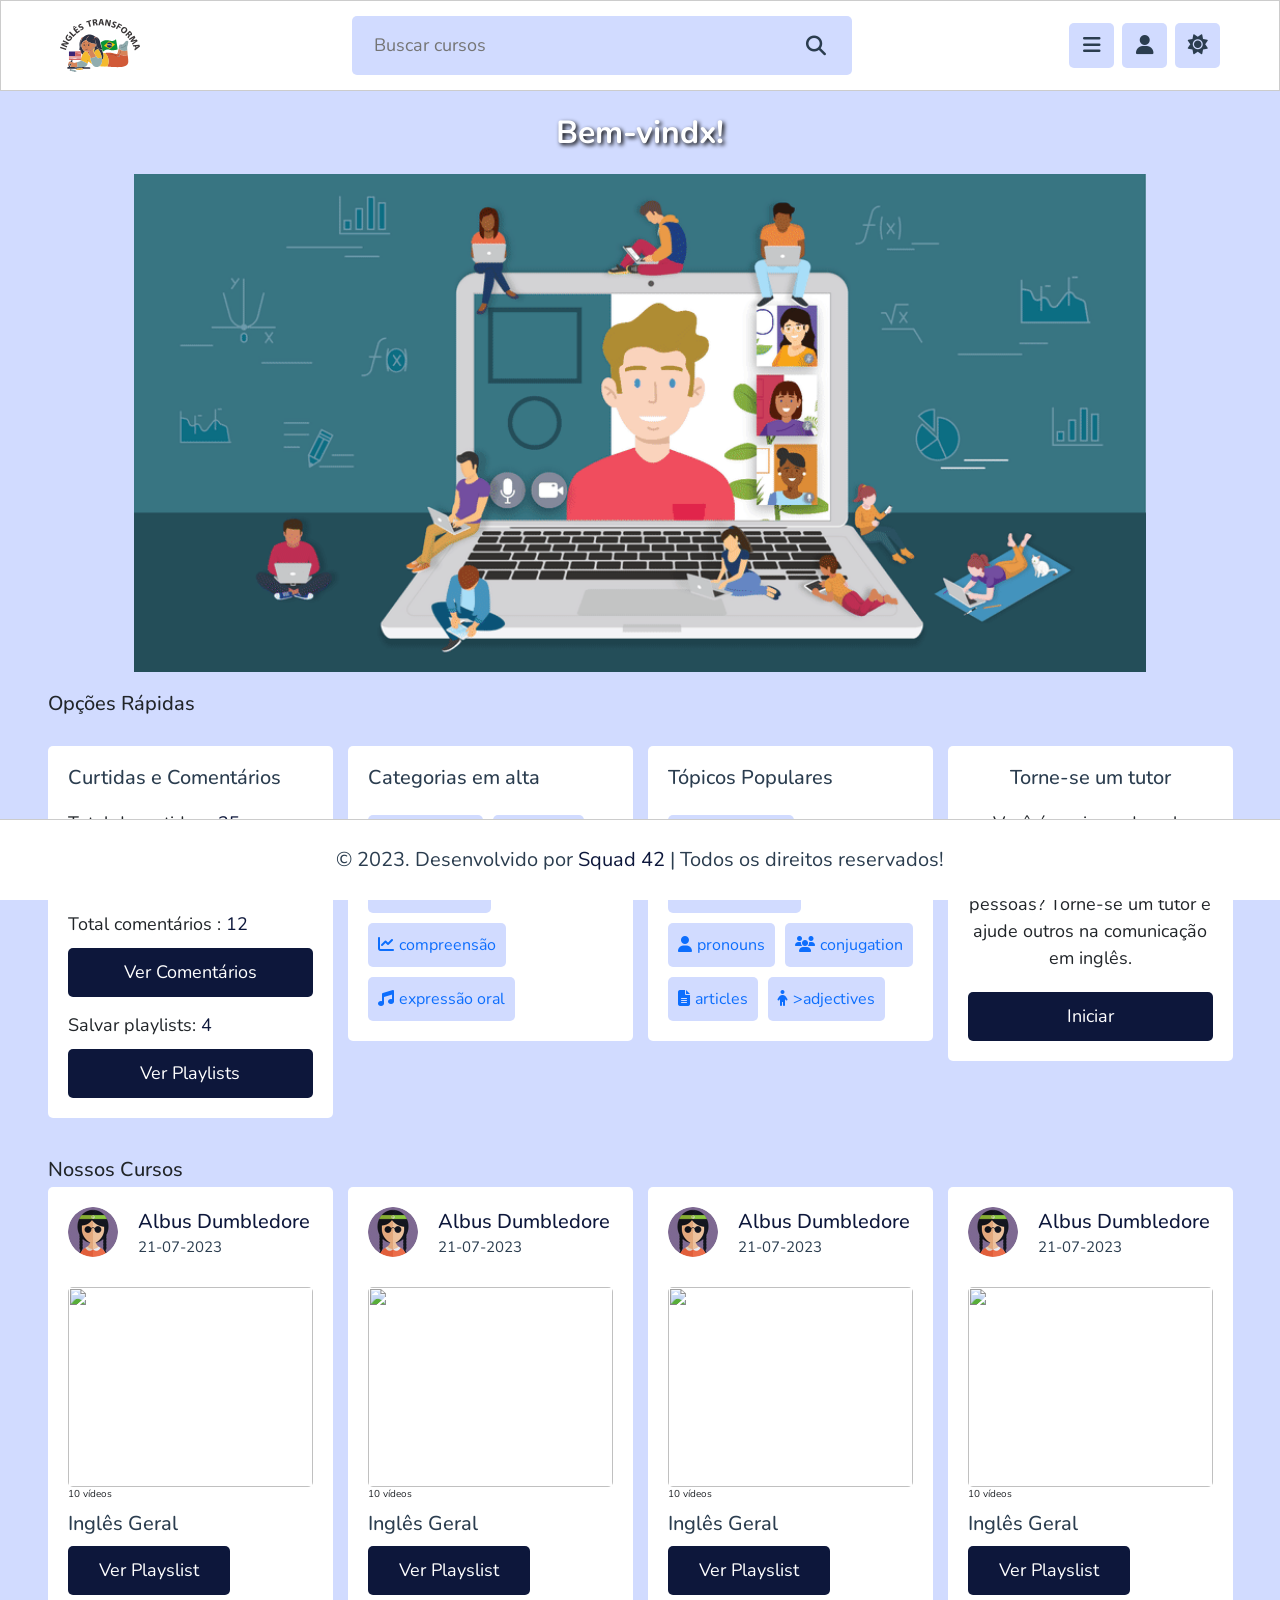
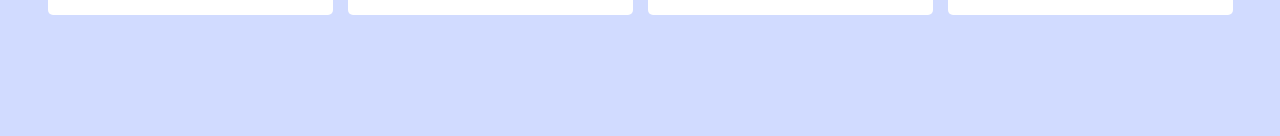
==== pages/home/index.html @ 4f5d1c97 "home refeita" ====
<!DOCTYPE html>
<html lang="en">

<head>
  <meta charset="UTF-8">
  <meta http-equiv="X-UA-Compatible" content="IE=edge">
  <meta name="viewport" content="width=device-width, initial-scale=1.0">
  <title>Inglês Transforma</title>
  <link href="https://cdn.jsdelivr.net/npm/bootstrap@5.3.1/dist/css/bootstrap.min.css" rel="stylesheet"
    integrity="sha384-4bw+/aepP/YC94hEpVNVgiZdgIC5+VKNBQNGCHeKRQN+PtmoHDEXuppvnDJzQIu9" crossorigin="anonymous">
  <link rel="stylesheet" href="https://cdnjs.cloudflare.com/ajax/libs/font-awesome/6.1.2/css/all.min.css">
  <link rel="stylesheet" href="../../styles/styles.css">
  <link rel="stylesheet" href="./index.css">
</head>

<body class="overflow-x-hidden">

  <header class="position-sticky top-0 start-0 end-0">
  </header>


  <!-- SIDEBAR -->

  <div class="offcanvas offcanvas-start" tabindex="-1" id="sidebar">

    <div class="profile text-center" id="profile-sidebar">
      <img src="../../assets/imgs/pic-1.jpg" alt="Foto de Perfil" class="object-fit-cover">
      <h3 class="name">Harry Potter</h3>
      <p class="role">Aluno</p>
      <a href="#" class="btn d-block w-100 btn-dark-blue">Ver perfil</a>
    </div>
    <nav class="navbar d-flex flex-column align-items-start justify-content-around ">
    </nav>
  </div>

  <!-- SIDEBAR -->

  <!-- MAIN -->

  <main class="min-vh-100">

    <div class="container">
      <div class="hero text-center">
        <h1 class="hero-title hidden">Bem-vindx!</h1>
      </div>
      <div class="gif">
        <img src="../../assets/imgs/online.gif" alt="GIF Animado" width="90%">
      </div>
    </div>


    <!-- OPÇÕES RÁPIDAS -->
    <section class="container" id="quick-options">
      <h2 class="heading mb-5">Opções Rápidas</h2>

      <div class="box-container">
        <div class="box">
          <h3 class="title">Curtidas e Comentários</h3>
          <p class="likes">Total de curtidas : <span>25</span></p>
          <a href="#" class="btn btn-dark-blue">ver curtidas</a>
          <p class="likes">Total comentários : <span>12</span></p>
          <a href="#" class="btn btn-dark-blue">ver comentários</a>
          <p class="likes">Salvar playlists: <span>4</span></p>
          <a href="#" class="btn btn-dark-blue">ver playlists</a>
        </div>

        <div class="cards-options">

        </div>

        <div class="cards-options">

        </div>

        <div class="box tutor">
          <h3 class="title">Torne-se um tutor</h3>
          <p>Você é apaixonado pelo inglês e deseja fazer a diferença
            na vida de outras pessoas? Torne-se um tutor e ajude outros na comunicação em inglês.</p>
          <a href="teachers.html" class="btn btn-dark-blue">Iniciar</a>
        </div>
      </div>
    </section>
    <!-- OPÇÕES RÁPIDAS -->



    <!-- CURSOS -->
    <section class="container" id="courses">
      <h2 class="heading">Nossos Cursos</h2>

      <div class="box-container">

        <div class="box">
          <div class="tutor">
            <img src="/assets/imgs/pic-2.jpg" alt="">
            <div class="info">
              <h3>Albus Dumbledore</h3>
              <span>21-07-2023</span>
            </div>
          </div>
          <div>
            <img src="/assets/imgs/thumb-1.png" class="thumb" alt="">
            <span>10 vídeos</span>
          </div>
          <h3 class="title">Inglês Geral</h3>
          <a href="playlist.html" class="btn btn-dark-blue">ver playslist</a>
        </div>
        <div class="box">
          <div class="tutor">
            <img src="/assets/imgs/pic-2.jpg" alt="">
            <div class="info">
              <h3>Albus Dumbledore</h3>
              <span>21-07-2023</span>
            </div>
          </div>
          <div>
            <img src="/assets/imgs/thumb-1.png" class="thumb" alt="">
            <span>10 vídeos</span>
          </div>
          <h3 class="title">Inglês Geral</h3>
          <a href="playlist.html" class="btn btn-dark-blue">ver playslist</a>
        </div>
        <div class="box">
          <div class="tutor">
            <img src="/assets/imgs/pic-2.jpg" alt="">
            <div class="info">
              <h3>Albus Dumbledore</h3>
              <span>21-07-2023</span>
            </div>
          </div>
          <div>
            <img src="/assets/imgs/thumb-1.png" class="thumb" alt="">
            <span>10 vídeos</span>
          </div>
          <h3 class="title">Inglês Geral</h3>
          <a href="playlist.html" class="btn btn-dark-blue">ver playslist</a>
        </div>
        <div class="box">
          <div class="tutor">
            <img src="/assets/imgs/pic-2.jpg" alt="">
            <div class="info">
              <h3>Albus Dumbledore</h3>
              <span>21-07-2023</span>
            </div>
          </div>
          <div>
            <img src="/assets/imgs/thumb-1.png" class="thumb" alt="">
            <span>10 vídeos</span>
          </div>
          <h3 class="title">Inglês Geral</h3>
          <a href="playlist.html" class="btn btn-dark-blue">ver playslist</a>
        </div>


      </div>
    </section>
    <!-- CURSOS -->
  </main>

  <!-- MAIN -->

  <!-- FOOTER -->

  <footer class="position-sticky bottom-0 end-0 start-0">

    &copy; 2023. Desenvolvido por <span>Squad 42</span> | Todos os direitos reservados!

  </footer>

  <!-- FOOTER -->


  <script src="https://cdn.jsdelivr.net/npm/bootstrap@5.3.1/dist/js/bootstrap.bundle.min.js"
    integrity="sha384-HwwvtgBNo3bZJJLYd8oVXjrBZt8cqVSpeBNS5n7C8IVInixGAoxmnlMuBnhbgrkm"
    crossorigin="anonymous"></script>
  <script src="./index.js" type="module"></script>
  <script src="../../scripts/functions.js" defer></script>
</body>

</html>
---- styles/styles.css ----
@import url("https://fonts.googleapis.com/css2?family=Nunito:wght@200;300;400;500;600;700&display=swap");
.btn-dark-blue {
  background-color: hsl(227deg, 64%, 14%);
  color: hsl(0deg, 0%, 100%);
}
.btn-dark-blue:hover {
  border: 1px solid hsl(227deg, 64%, 14%);
  color: hsl(227deg, 64%, 14%);
  background-color: transparent;
}

.btn-red {
  background-color: hsl(6deg, 78%, 57%);
  color: hsl(0deg, 0%, 100%);
}
.btn-red:hover {
  border: 1px solid hsl(6deg, 78%, 57%);
  color: hsl(6deg, 78%, 57%);
  background-color: transparent;
}

.btn-orange {
  background-color: hsl(37deg, 90%, 51%);
  color: hsl(0deg, 0%, 100%);
}
.btn-orange:hover {
  border: 1px solid hsl(37deg, 90%, 51%);
  color: hsl(37deg, 90%, 51%);
  background-color: transparent;
}

* {
  font-family: "Nunito", sans-serif;
  outline: none;
  border: none;
  text-decoration: none !important;
}
*::-moz-selection {
  background-color: hsl(227deg, 64%, 14%);
  color: hsl(0deg, 0%, 100%);
}
*::selection {
  background-color: hsl(227deg, 64%, 14%);
  color: hsl(0deg, 0%, 100%);
}
*::-webkit-scrollbar {
  height: 0.5rem;
  width: 1rem;
}
*::-webkit-scrollbar-track {
  background-color: transparent;
}
*::-webkit-scrollbar-thumb {
  background-color: hsl(227deg, 64%, 14%);
}

html {
  /* 1rem = 10px */
  font-size: 62.5% !important;
  width: 100vw !important;
}

body {
  background-color: hsl(227deg, 100%, 91%);
}

section {
  max-width: 1200px !important;
  padding: 2rem;
  margin: 0 auto;
}

.btn,
.option-btn,
.delete-btn,
.inline-btn,
.inline-option-btn,
.inline-delete-btn {
  border-radius: 0.5rem !important;
  padding: 1rem 3rem !important;
  font-size: 1.8rem !important;
  text-transform: capitalize !important;
  transition: 0.2s ease-out !important;
}

.btn,
.option-btn,
.delete-btn {
  display: block;
  width: 100%;
}

.inline-btn,
.inline-option-btn,
.inline-delete-btn {
  display: inline-block;
}

/* HEADER */
header {
  background-color: hsl(0deg, 0%, 100%);
  border: 0.1rem solid rgba(0, 0, 0, 0.2);
  z-index: 500;
}
header .section-header {
  padding: 1.5rem 2rem;
}
header .logo {
  font-size: 2.5rem;
  color: hsl(210deg, 29%, 24%);
  font-weight: bolder;
}
header .search-form {
  width: 50rem;
  border-radius: 0.5rem;
  gap: 2rem;
  background-color: hsl(227deg, 100%, 91%);
  padding: 1.5rem 2rem;
}
header .search-form input {
  width: 100%;
  background: none;
  font-size: 1.8rem;
  color: hsl(210deg, 29%, 24%);
}
header .search-form button {
  font-size: 2rem;
  color: hsl(210deg, 29%, 24%);
  cursor: pointer;
  background: none;
  transition: 0.2s ease-out;
}
header .search-form button:hover {
  color: hsl(227deg, 64%, 14%);
}
header .icons div {
  font-size: 2rem;
  color: hsl(210deg, 29%, 24%);
  border-radius: 0.5rem;
  height: 4.5rem;
  width: 4.5rem;
  line-height: 4.4rem;
  background-color: hsl(227deg, 100%, 91%);
  text-align: center;
  margin-left: 0.5rem;
  cursor: pointer;
  transition: 0.2s ease-out;
}
header .icons div:hover {
  background-color: hsl(210deg, 29%, 24%);
  color: hsl(0deg, 0%, 100%);
}
header #search-btn {
  display: none;
}
header .profile {
  top: 120%;
  right: 2rem;
  background-color: hsl(0deg, 0%, 100%);
  border-radius: 0.5rem;
  padding: 2rem;
  width: 30rem;
  transform: scale(0);
  transform-origin: top right;
  transition: 0.2s linear;
}
header .profile.active {
  transform: scale(1);
}
header .profile img {
  height: 10rem;
  width: 10rem;
  border-radius: 50%;
  margin-bottom: 0.5rem;
}
header .profile h3 {
  font-size: 2rem;
  color: hsl(210deg, 29%, 24%);
}
header .profile p {
  font-size: 1.6rem;
  color: #888;
}
@media (max-width: 991px) {
  header html {
    font-size: 55%;
  }
}
@media (max-width: 777px) {
  header #search-btn {
    display: inline-block;
  }
  header .search-form {
    position: absolute;
    top: 99%;
    left: 0;
    right: 0;
    width: auto;
    border-block: 0.1rem solid rgba(0, 0, 0, 0.2);
    background-color: hsl(0deg, 0%, 100%);
    -webkit-clip-path: polygon(0 0, 100% 0, 100% 0, 0 0);
            clip-path: polygon(0 0, 100% 0, 100% 0, 0 0);
    transition: 0.2s linear;
  }
  header .search-form.active {
    -webkit-clip-path: polygon(0 0, 100% 0, 100% 100%, 0 100%);
            clip-path: polygon(0 0, 100% 0, 100% 100%, 0 100%);
  }
}

@media (max-width: 450px) {
  html {
    font-size: 50%;
  }
}
/* SIDEBAR */
#sidebar .profile {
  padding: 3rem 2rem;
}
#sidebar .profile img {
  height: 10rem;
  width: 10rem;
  border-radius: 50%;
  margin-bottom: 0.5rem;
}
#sidebar .profile h3 {
  font-size: 2rem;
  color: hsl(210deg, 29%, 24%);
}
#sidebar .profile p {
  font-size: 1.6rem;
  color: #888;
}
#sidebar .navbar {
  margin-top: 1rem;
}
#sidebar .navbar a {
  display: block;
  padding: 1.5rem 2.5rem;
  width: 100%;
  margin: 0.5rem 0;
  border-radius: 5px;
  font-size: 1.8rem;
}
#sidebar .navbar a i {
  color: hsl(227deg, 64%, 14%);
  margin-right: 1.5rem;
  transition: 0.2s ease-out;
}
#sidebar .navbar a span {
  color: hsl(227deg, 64%, 14%);
  text-transform: capitalize;
}
#sidebar .navbar a:hover {
  background-color: hsl(227deg, 100%, 91%);
}
#sidebar .navbar a:hover i {
  margin-right: 2.5rem;
}
@media (max-width: 450px) {
  #sidebar {
    width: 75%;
  }
}

/* FOOTER */
footer {
  border-top: 0.1rem solid rgba(0, 0, 0, 0.2);
  background-color: hsl(0deg, 0%, 100%);
  padding: 2.5rem 2rem;
  margin-top: 2rem;
  text-align: center;
  color: hsl(210deg, 29%, 24%);
  font-size: 2rem;
  z-index: 500;
}
footer span {
  color: hsl(227deg, 64%, 14%);
}/*# sourceMappingURL=styles.css.map */
---- pages/home/index.css ----
.hero-title {
  font-weight: bold;
  color: hsl(0deg, 0%, 100%);
  font-size: 3.2rem !important;
  text-align: center;
  text-shadow: 2px 2px 4px hsl(0deg, 0%, 0%);
  margin-block: 2%;
}

.gif {
  text-align: center;
}
.gif img {
  max-width: 100% !important;
  -webkit-animation: zoomInAnimation 5s ease;
          animation: zoomInAnimation 5s ease;
}

#quick-options .box-container {
  display: grid;
  grid-template-columns: repeat(auto-fit, minmax(27.5rem, 1fr));
  gap: 1.5rem;
  align-items: flex-start;
  justify-content: center;
}
#quick-options .box-container .box {
  border-radius: 0.5rem;
  background-color: hsl(0deg, 0%, 100%);
  padding: 2rem;
}
#quick-options .box-container .box .title {
  font-size: 2rem;
  color: hsl(210deg, 29%, 24%);
}
#quick-options .box-container .box p {
  line-height: 1.5;
  padding-top: 1.5rem;
  font-size: 1.8rem;
}
#quick-options .box-container .box p span {
  color: hsl(227deg, 64%, 14%);
}
#quick-options .box-container .tutor {
  text-align: center;
}
#quick-options .box-container .tutor p {
  padding-bottom: 1rem;
}
#quick-options .box-container .flex {
  display: flex;
  flex-wrap: wrap;
  gap: 1rem;
  padding-top: 2rem;
}
#quick-options .box-container .flex a {
  padding: 1rem;
  border-radius: 0.5rem;
  font-size: 1.6rem;
  background-color: hsl(227deg, 100%, 91%);
  transition: 0.2s ease-out;
}
#quick-options .box-container .flex a i,
#quick-options .box-container .flex a span {
  transition: 0.2s ease-out;
}
#quick-options .box-container .flex a i {
  margin-right: 0.5rem;
}
#quick-options .box-container .flex a:hover {
  background-color: hsl(227deg, 64%, 14%);
}
#quick-options .box-container .flex a:hover i {
  color: hsl(0deg, 0%, 100%);
}
#quick-options .box-container .flex a:hover span {
  color: hsl(0deg, 0%, 100%);
}

#courses .box-container {
  display: grid;
  grid-template-columns: repeat(auto-fit, minmax(27.5rem, 1fr));
  gap: 1.5rem;
  align-items: flex-start;
  justify-content: center;
}
#courses .box-container .box {
  border-radius: 0.5rem;
  background-color: hsl(0deg, 0%, 100%);
  padding: 2rem;
}
#courses .box-container .box .tutor {
  margin-bottom: 2.5rem;
  display: flex;
  align-items: center;
  gap: 2rem;
}
#courses .box-container .box .tutor img {
  height: 5rem;
  width: 5rem;
  border-radius: 50%;
  margin-bottom: 0.5rem;
}
#courses .box-container .box .tutor h3 {
  font-size: 2rem;
  color: hsl(227deg, 64%, 14%);
  margin-bottom: 0.2rem;
}
#courses .box-container .box .tutor span {
  font-size: 1.5rem;
  color: hsl(210deg, 29%, 24%);
}
#courses .box-container .box .thumb {
  width: 100%;
  border-radius: 0.5rem;
  height: 20rem;
  -o-object-fit: cover;
     object-fit: cover;
}
#courses .box-container .box .btn {
  width: -webkit-fit-content;
  width: -moz-fit-content;
  width: fit-content;
}
#courses .box-container .box .title {
  font-size: 2rem;
  color: hsl(210deg, 29%, 24%);
  margin-top: 0.5rem;
  padding: 0.5rem 0;
}

@-webkit-keyframes zoomInAnimation {
  from {
    opacity: 0;
    transform: scale(0.5);
  }
  to {
    opacity: 1;
    transform: scale(1);
  }
}

@keyframes zoomInAnimation {
  from {
    opacity: 0;
    transform: scale(0.5);
  }
  to {
    opacity: 1;
    transform: scale(1);
  }
}/*# sourceMappingURL=index.css.map */
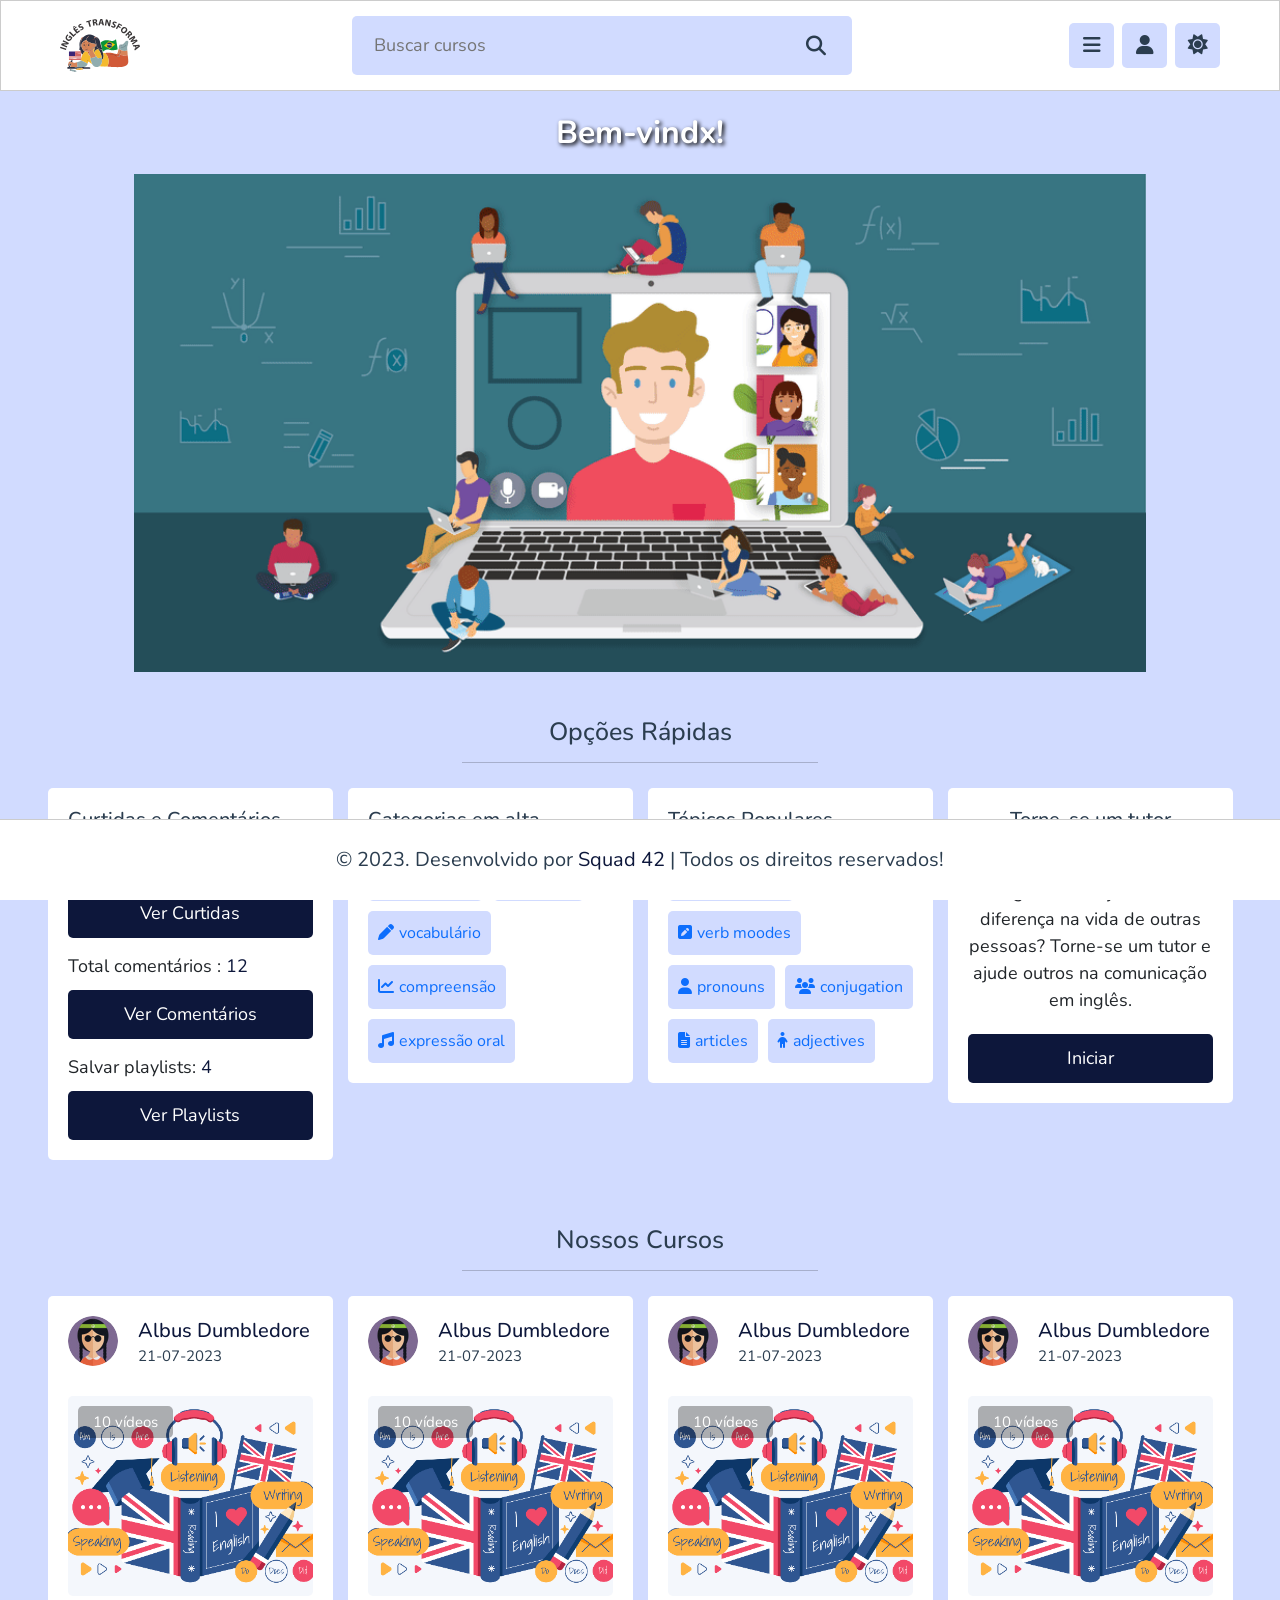
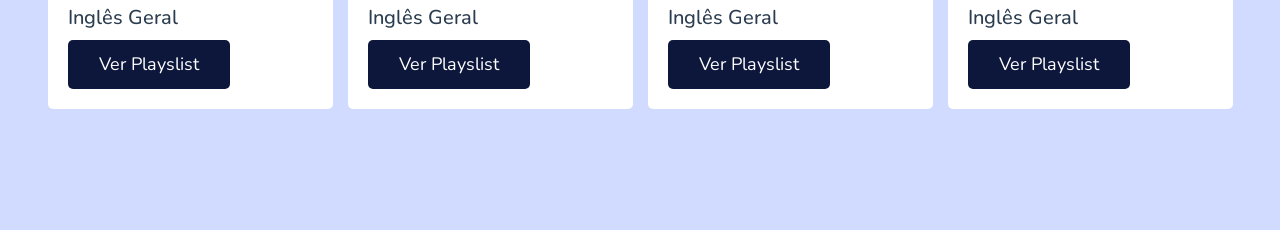
==== commit f46b6938: "novas imgs" ====
--- a/pages/home/index.html
+++ b/pages/home/index.html
@@ -51,7 +51,7 @@
 
     <!-- OPÇÕES RÁPIDAS -->
     <section class="container" id="quick-options">
-      <h2 class="heading mb-5">Opções Rápidas</h2>
+      <h2 class="heading">Opções Rápidas</h2>
 
       <div class="box-container">
         <div class="box">
@@ -90,6 +90,7 @@
 
       <div class="box-container">
 
+
         <div class="box">
           <div class="tutor">
             <img src="/assets/imgs/pic-2.jpg" alt="">
@@ -98,8 +99,8 @@
               <span>21-07-2023</span>
             </div>
           </div>
-          <div>
-            <img src="/assets/imgs/thumb-1.png" class="thumb" alt="">
+          <div class="thumb">
+            <img src="/assets/imgs/thumb-1.png" alt="">
             <span>10 vídeos</span>
           </div>
           <h3 class="title">Inglês Geral</h3>
@@ -113,8 +114,8 @@
               <span>21-07-2023</span>
             </div>
           </div>
-          <div>
-            <img src="/assets/imgs/thumb-1.png" class="thumb" alt="">
+          <div class="thumb">
+            <img src="/assets/imgs/thumb-1.png" alt="">
             <span>10 vídeos</span>
           </div>
           <h3 class="title">Inglês Geral</h3>
@@ -128,8 +129,8 @@
               <span>21-07-2023</span>
             </div>
           </div>
-          <div>
-            <img src="/assets/imgs/thumb-1.png" class="thumb" alt="">
+          <div class="thumb">
+            <img src="/assets/imgs/thumb-1.png" alt="">
             <span>10 vídeos</span>
           </div>
           <h3 class="title">Inglês Geral</h3>
@@ -143,8 +144,8 @@
               <span>21-07-2023</span>
             </div>
           </div>
-          <div>
-            <img src="/assets/imgs/thumb-1.png" class="thumb" alt="">
+          <div class="thumb">
+            <img src="/assets/imgs/thumb-1.png" alt="">
             <span>10 vídeos</span>
           </div>
           <h3 class="title">Inglês Geral</h3>
--- a/styles/styles.css
+++ b/styles/styles.css
@@ -68,6 +68,19 @@
   max-width: 1200px !important;
   padding: 2rem;
   margin: 0 auto;
+}
+
+.heading {
+  font-size: 2.5rem;
+  color: hsl(210deg, 29%, 24%);
+  margin: 2.5rem auto;
+  border-bottom: 0.1rem solid rgba(0, 0, 0, 0.2);
+  padding-bottom: 1.5rem;
+  text-transform: capitalize;
+  text-align: center;
+  min-width: 235px;
+  max-width: 30%;
+  left: 50%;
 }
 
 .btn,
--- a/pages/home/index.css
+++ b/pages/home/index.css
@@ -110,11 +110,24 @@
   color: hsl(210deg, 29%, 24%);
 }
 #courses .box-container .box .thumb {
+  position: relative;
+}
+#courses .box-container .box .thumb img {
   width: 100%;
   border-radius: 0.5rem;
   height: 20rem;
   -o-object-fit: cover;
      object-fit: cover;
+}
+#courses .box-container .box .thumb span {
+  position: absolute;
+  top: 1rem;
+  left: 1rem;
+  border-radius: 0.5rem;
+  padding: 0.5rem 1.5rem;
+  background-color: rgba(0, 0, 0, 0.3);
+  color: hsl(0deg, 0%, 100%);
+  font-size: 1.5rem;
 }
 #courses .box-container .box .btn {
   width: -webkit-fit-content;
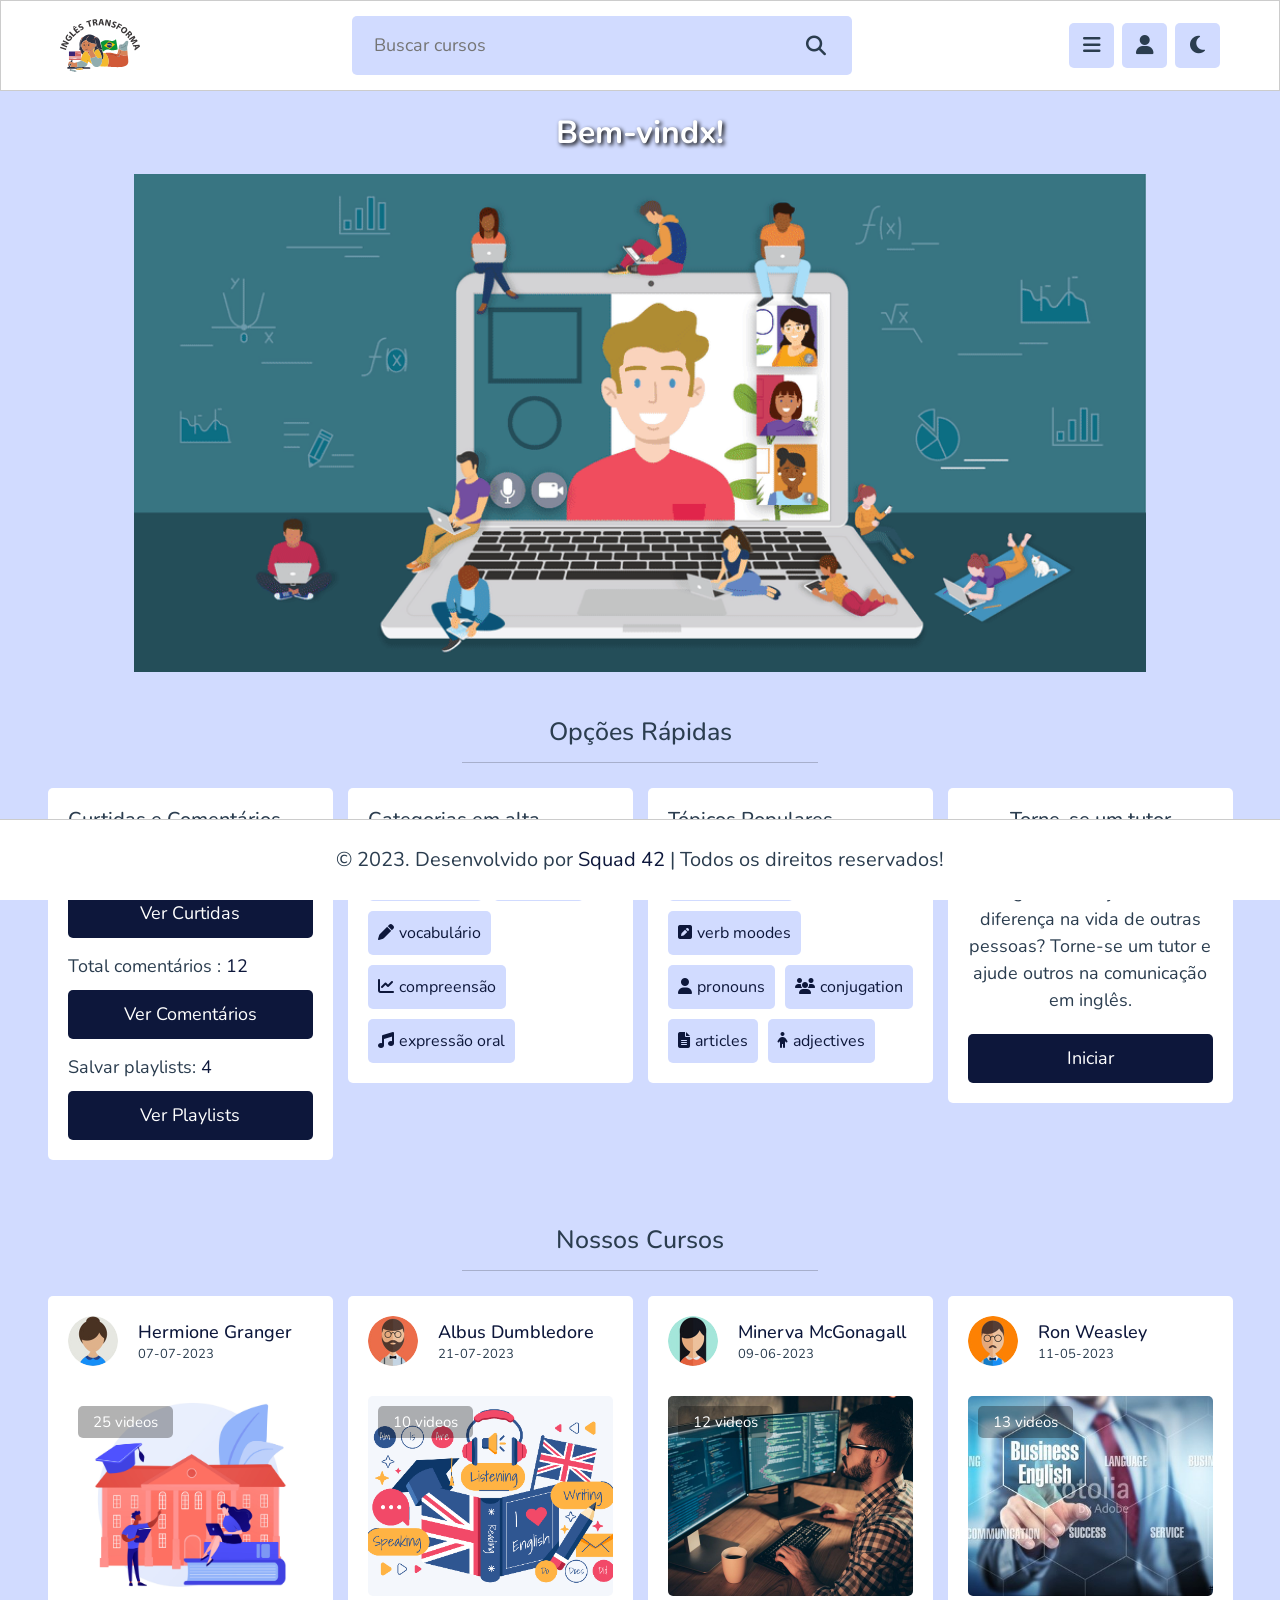
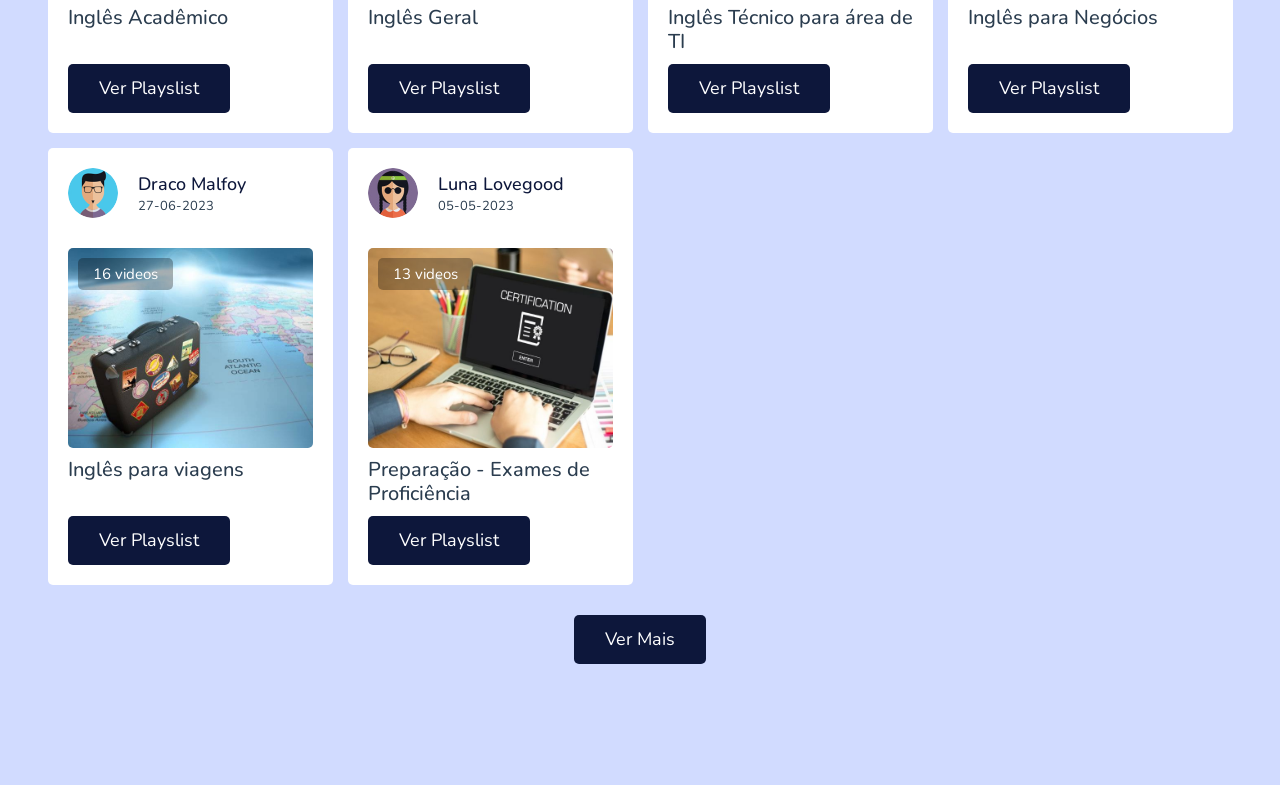
==== commit b50c307e: "home finalizada" ====
--- a/pages/home/index.html
+++ b/pages/home/index.html
@@ -89,73 +89,13 @@
       <h2 class="heading">Nossos Cursos</h2>
 
       <div class="box-container">
-
-
-        <div class="box">
-          <div class="tutor">
-            <img src="/assets/imgs/pic-2.jpg" alt="">
-            <div class="info">
-              <h3>Albus Dumbledore</h3>
-              <span>21-07-2023</span>
-            </div>
-          </div>
-          <div class="thumb">
-            <img src="/assets/imgs/thumb-1.png" alt="">
-            <span>10 vídeos</span>
-          </div>
-          <h3 class="title">Inglês Geral</h3>
-          <a href="playlist.html" class="btn btn-dark-blue">ver playslist</a>
-        </div>
-        <div class="box">
-          <div class="tutor">
-            <img src="/assets/imgs/pic-2.jpg" alt="">
-            <div class="info">
-              <h3>Albus Dumbledore</h3>
-              <span>21-07-2023</span>
-            </div>
-          </div>
-          <div class="thumb">
-            <img src="/assets/imgs/thumb-1.png" alt="">
-            <span>10 vídeos</span>
-          </div>
-          <h3 class="title">Inglês Geral</h3>
-          <a href="playlist.html" class="btn btn-dark-blue">ver playslist</a>
-        </div>
-        <div class="box">
-          <div class="tutor">
-            <img src="/assets/imgs/pic-2.jpg" alt="">
-            <div class="info">
-              <h3>Albus Dumbledore</h3>
-              <span>21-07-2023</span>
-            </div>
-          </div>
-          <div class="thumb">
-            <img src="/assets/imgs/thumb-1.png" alt="">
-            <span>10 vídeos</span>
-          </div>
-          <h3 class="title">Inglês Geral</h3>
-          <a href="playlist.html" class="btn btn-dark-blue">ver playslist</a>
-        </div>
-        <div class="box">
-          <div class="tutor">
-            <img src="/assets/imgs/pic-2.jpg" alt="">
-            <div class="info">
-              <h3>Albus Dumbledore</h3>
-              <span>21-07-2023</span>
-            </div>
-          </div>
-          <div class="thumb">
-            <img src="/assets/imgs/thumb-1.png" alt="">
-            <span>10 vídeos</span>
-          </div>
-          <h3 class="title">Inglês Geral</h3>
-          <a href="playlist.html" class="btn btn-dark-blue">ver playslist</a>
-        </div>
-
-
+      </div>
+      <div class="mt-5 d-flex justify-content-center ">
+        <a href="" class="btn btn-dark-blue">Ver mais</a>
       </div>
     </section>
     <!-- CURSOS -->
+
   </main>
 
   <!-- MAIN -->
--- a/styles/styles.css
+++ b/styles/styles.css
@@ -1,17 +1,17 @@
 @import url("https://fonts.googleapis.com/css2?family=Nunito:wght@200;300;400;500;600;700&display=swap");
 .btn-dark-blue {
-  background-color: hsl(227deg, 64%, 14%);
-  color: hsl(0deg, 0%, 100%);
+  background-color: var(--dark-blue);
+  color: var(--white);
 }
 .btn-dark-blue:hover {
-  border: 1px solid hsl(227deg, 64%, 14%);
-  color: hsl(227deg, 64%, 14%);
+  border: 1px solid var(--dark-blue);
+  color: var(--dark-blue);
   background-color: transparent;
 }
 
 .btn-red {
   background-color: hsl(6deg, 78%, 57%);
-  color: hsl(0deg, 0%, 100%);
+  color: var(--white);
 }
 .btn-red:hover {
   border: 1px solid hsl(6deg, 78%, 57%);
@@ -21,12 +21,21 @@
 
 .btn-orange {
   background-color: hsl(37deg, 90%, 51%);
-  color: hsl(0deg, 0%, 100%);
+  color: var(--white);
 }
 .btn-orange:hover {
   border: 1px solid hsl(37deg, 90%, 51%);
   color: hsl(37deg, 90%, 51%);
   background-color: transparent;
+}
+
+:root {
+  --dark-blue: hsl(227, 64%, 14%);
+  --white: hsl(0, 0%, 100%);
+  --black: hsl(210, 29%, 24%);
+  --light-color: hsl(0, 0%, 53%);
+  --light-bg: hsl(227, 100%, 91%);
+  --border: .1rem solid rgba(0, 0, 0, .2);
 }
 
 * {
@@ -36,12 +45,12 @@
   text-decoration: none !important;
 }
 *::-moz-selection {
-  background-color: hsl(227deg, 64%, 14%);
-  color: hsl(0deg, 0%, 100%);
+  background-color: var(--dark-blue);
+  color: var(--white);
 }
 *::selection {
-  background-color: hsl(227deg, 64%, 14%);
-  color: hsl(0deg, 0%, 100%);
+  background-color: var(--dark-blue);
+  color: var(--white);
 }
 *::-webkit-scrollbar {
   height: 0.5rem;
@@ -51,7 +60,7 @@
   background-color: transparent;
 }
 *::-webkit-scrollbar-thumb {
-  background-color: hsl(227deg, 64%, 14%);
+  background-color: var(--dark-blue);
 }
 
 html {
@@ -61,7 +70,15 @@
 }
 
 body {
-  background-color: hsl(227deg, 100%, 91%);
+  background-color: var(--light-bg);
+}
+body.dark {
+  --dark-blue: hsl(227, 100%, 91%);
+  --white: #222;
+  --black: #fff;
+  --light-color: #aaa;
+  --light-bg: #333;
+  --border: .1rem solid rgba(255, 255, 255, .2);
 }
 
 section {
@@ -72,9 +89,9 @@
 
 .heading {
   font-size: 2.5rem;
-  color: hsl(210deg, 29%, 24%);
+  color: var(--black);
   margin: 2.5rem auto;
-  border-bottom: 0.1rem solid rgba(0, 0, 0, 0.2);
+  border-bottom: var(--border);
   padding-bottom: 1.5rem;
   text-transform: capitalize;
   text-align: center;
@@ -111,8 +128,8 @@
 
 /* HEADER */
 header {
-  background-color: hsl(0deg, 0%, 100%);
-  border: 0.1rem solid rgba(0, 0, 0, 0.2);
+  background-color: var(--white);
+  border: var(--border);
   z-index: 500;
 }
 header .section-header {
@@ -120,48 +137,48 @@
 }
 header .logo {
   font-size: 2.5rem;
-  color: hsl(210deg, 29%, 24%);
+  color: var(--black);
   font-weight: bolder;
 }
 header .search-form {
   width: 50rem;
   border-radius: 0.5rem;
   gap: 2rem;
-  background-color: hsl(227deg, 100%, 91%);
+  background-color: var(--light-bg);
   padding: 1.5rem 2rem;
 }
 header .search-form input {
   width: 100%;
   background: none;
   font-size: 1.8rem;
-  color: hsl(210deg, 29%, 24%);
+  color: var(--black);
 }
 header .search-form button {
   font-size: 2rem;
-  color: hsl(210deg, 29%, 24%);
+  color: var(--black);
   cursor: pointer;
   background: none;
   transition: 0.2s ease-out;
 }
 header .search-form button:hover {
-  color: hsl(227deg, 64%, 14%);
+  color: var(--dark-blue);
 }
 header .icons div {
   font-size: 2rem;
-  color: hsl(210deg, 29%, 24%);
+  color: var(--black);
   border-radius: 0.5rem;
   height: 4.5rem;
   width: 4.5rem;
   line-height: 4.4rem;
-  background-color: hsl(227deg, 100%, 91%);
+  background-color: var(--light-bg);
   text-align: center;
   margin-left: 0.5rem;
   cursor: pointer;
   transition: 0.2s ease-out;
 }
 header .icons div:hover {
-  background-color: hsl(210deg, 29%, 24%);
-  color: hsl(0deg, 0%, 100%);
+  background-color: var(--black);
+  color: var(--white);
 }
 header #search-btn {
   display: none;
@@ -169,7 +186,7 @@
 header .profile {
   top: 120%;
   right: 2rem;
-  background-color: hsl(0deg, 0%, 100%);
+  background-color: var(--white);
   border-radius: 0.5rem;
   padding: 2rem;
   width: 30rem;
@@ -188,11 +205,11 @@
 }
 header .profile h3 {
   font-size: 2rem;
-  color: hsl(210deg, 29%, 24%);
+  color: var(--black);
 }
 header .profile p {
   font-size: 1.6rem;
-  color: #888;
+  color: var(--light-color);
 }
 @media (max-width: 991px) {
   header html {
@@ -209,8 +226,8 @@
     left: 0;
     right: 0;
     width: auto;
-    border-block: 0.1rem solid rgba(0, 0, 0, 0.2);
-    background-color: hsl(0deg, 0%, 100%);
+    border-block: var(--border);
+    background-color: var(--white);
     -webkit-clip-path: polygon(0 0, 100% 0, 100% 0, 0 0);
             clip-path: polygon(0 0, 100% 0, 100% 0, 0 0);
     transition: 0.2s linear;
@@ -238,11 +255,11 @@
 }
 #sidebar .profile h3 {
   font-size: 2rem;
-  color: hsl(210deg, 29%, 24%);
+  color: var(--black);
 }
 #sidebar .profile p {
   font-size: 1.6rem;
-  color: #888;
+  color: var(--light-color);
 }
 #sidebar .navbar {
   margin-top: 1rem;
@@ -256,16 +273,16 @@
   font-size: 1.8rem;
 }
 #sidebar .navbar a i {
-  color: hsl(227deg, 64%, 14%);
+  color: var(--dark-blue);
   margin-right: 1.5rem;
   transition: 0.2s ease-out;
 }
 #sidebar .navbar a span {
-  color: hsl(227deg, 64%, 14%);
+  color: var(--dark-blue);
   text-transform: capitalize;
 }
 #sidebar .navbar a:hover {
-  background-color: hsl(227deg, 100%, 91%);
+  background-color: var(--light-bg);
 }
 #sidebar .navbar a:hover i {
   margin-right: 2.5rem;
@@ -278,15 +295,15 @@
 
 /* FOOTER */
 footer {
-  border-top: 0.1rem solid rgba(0, 0, 0, 0.2);
-  background-color: hsl(0deg, 0%, 100%);
+  border-top: var(--border);
+  background-color: var(--white);
   padding: 2.5rem 2rem;
   margin-top: 2rem;
   text-align: center;
-  color: hsl(210deg, 29%, 24%);
+  color: var(--black);
   font-size: 2rem;
   z-index: 500;
 }
 footer span {
-  color: hsl(227deg, 64%, 14%);
+  color: var(--dark-blue);
 }/*# sourceMappingURL=styles.css.map */
--- a/pages/home/index.css
+++ b/pages/home/index.css
@@ -25,20 +25,21 @@
 }
 #quick-options .box-container .box {
   border-radius: 0.5rem;
-  background-color: hsl(0deg, 0%, 100%);
+  background-color: var(--white);
   padding: 2rem;
 }
 #quick-options .box-container .box .title {
   font-size: 2rem;
-  color: hsl(210deg, 29%, 24%);
+  color: var(--black);
 }
 #quick-options .box-container .box p {
   line-height: 1.5;
   padding-top: 1.5rem;
   font-size: 1.8rem;
+  color: var(--black);
 }
 #quick-options .box-container .box p span {
-  color: hsl(227deg, 64%, 14%);
+  color: var(--dark-blue);
 }
 #quick-options .box-container .tutor {
   text-align: center;
@@ -56,24 +57,23 @@
   padding: 1rem;
   border-radius: 0.5rem;
   font-size: 1.6rem;
-  background-color: hsl(227deg, 100%, 91%);
+  background-color: var(--light-bg);
   transition: 0.2s ease-out;
 }
 #quick-options .box-container .flex a i,
 #quick-options .box-container .flex a span {
   transition: 0.2s ease-out;
+  color: var(--dark-blue);
 }
 #quick-options .box-container .flex a i {
   margin-right: 0.5rem;
 }
 #quick-options .box-container .flex a:hover {
-  background-color: hsl(227deg, 64%, 14%);
+  background-color: var(--dark-blue);
 }
-#quick-options .box-container .flex a:hover i {
-  color: hsl(0deg, 0%, 100%);
-}
+#quick-options .box-container .flex a:hover i,
 #quick-options .box-container .flex a:hover span {
-  color: hsl(0deg, 0%, 100%);
+  color: var(--white);
 }
 
 #courses .box-container {
@@ -85,8 +85,9 @@
 }
 #courses .box-container .box {
   border-radius: 0.5rem;
-  background-color: hsl(0deg, 0%, 100%);
+  background-color: var(--white);
   padding: 2rem;
+  height: 437px;
 }
 #courses .box-container .box .tutor {
   margin-bottom: 2.5rem;
@@ -101,13 +102,13 @@
   margin-bottom: 0.5rem;
 }
 #courses .box-container .box .tutor h3 {
-  font-size: 2rem;
-  color: hsl(227deg, 64%, 14%);
+  font-size: 1.8rem;
+  color: var(--dark-blue);
   margin-bottom: 0.2rem;
 }
 #courses .box-container .box .tutor span {
-  font-size: 1.5rem;
-  color: hsl(210deg, 29%, 24%);
+  font-size: 1.3rem;
+  color: var(--black);
 }
 #courses .box-container .box .thumb {
   position: relative;
@@ -126,7 +127,7 @@
   border-radius: 0.5rem;
   padding: 0.5rem 1.5rem;
   background-color: rgba(0, 0, 0, 0.3);
-  color: hsl(0deg, 0%, 100%);
+  color: var(--white);
   font-size: 1.5rem;
 }
 #courses .box-container .box .btn {
@@ -136,9 +137,15 @@
 }
 #courses .box-container .box .title {
   font-size: 2rem;
-  color: hsl(210deg, 29%, 24%);
+  color: var(--black);
   margin-top: 0.5rem;
   padding: 0.5rem 0;
+  height: 5.8rem;
+}
+#courses .btn {
+  width: -webkit-fit-content;
+  width: -moz-fit-content;
+  width: fit-content;
 }
 
 @-webkit-keyframes zoomInAnimation {
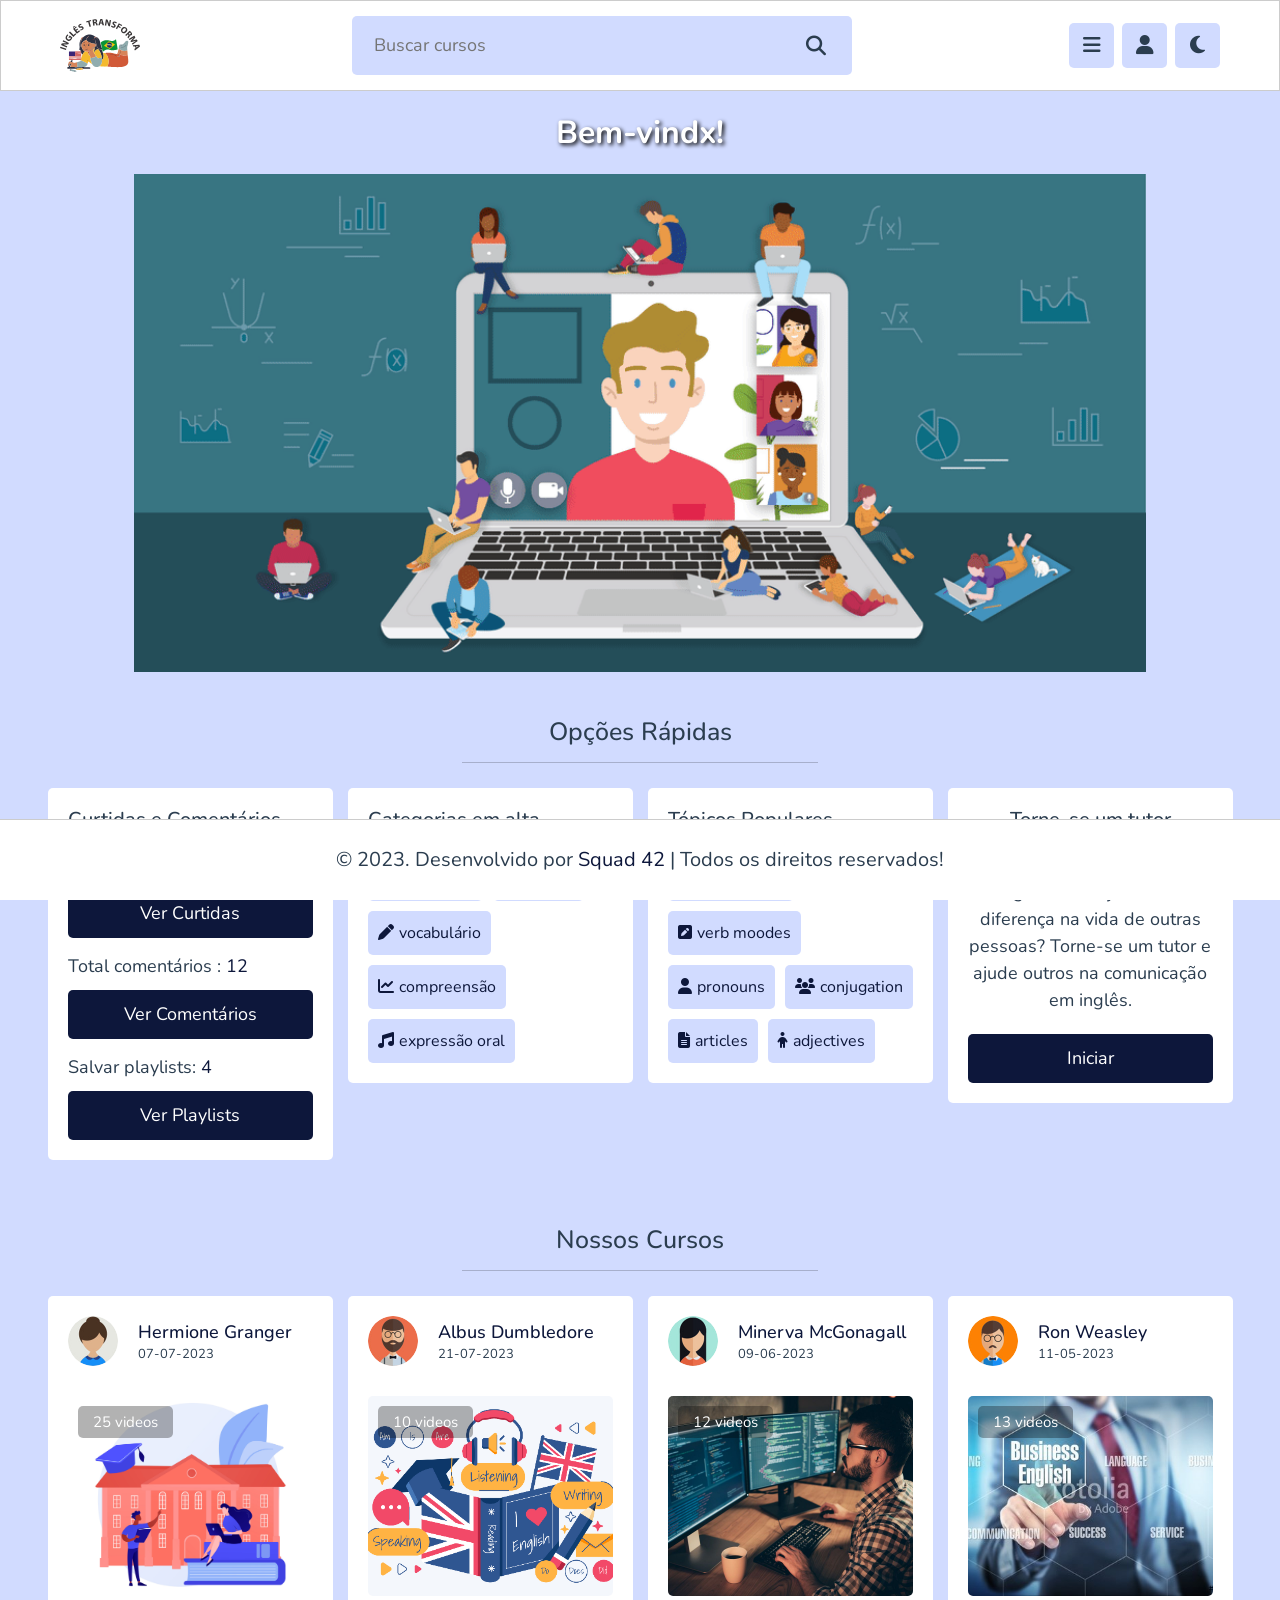
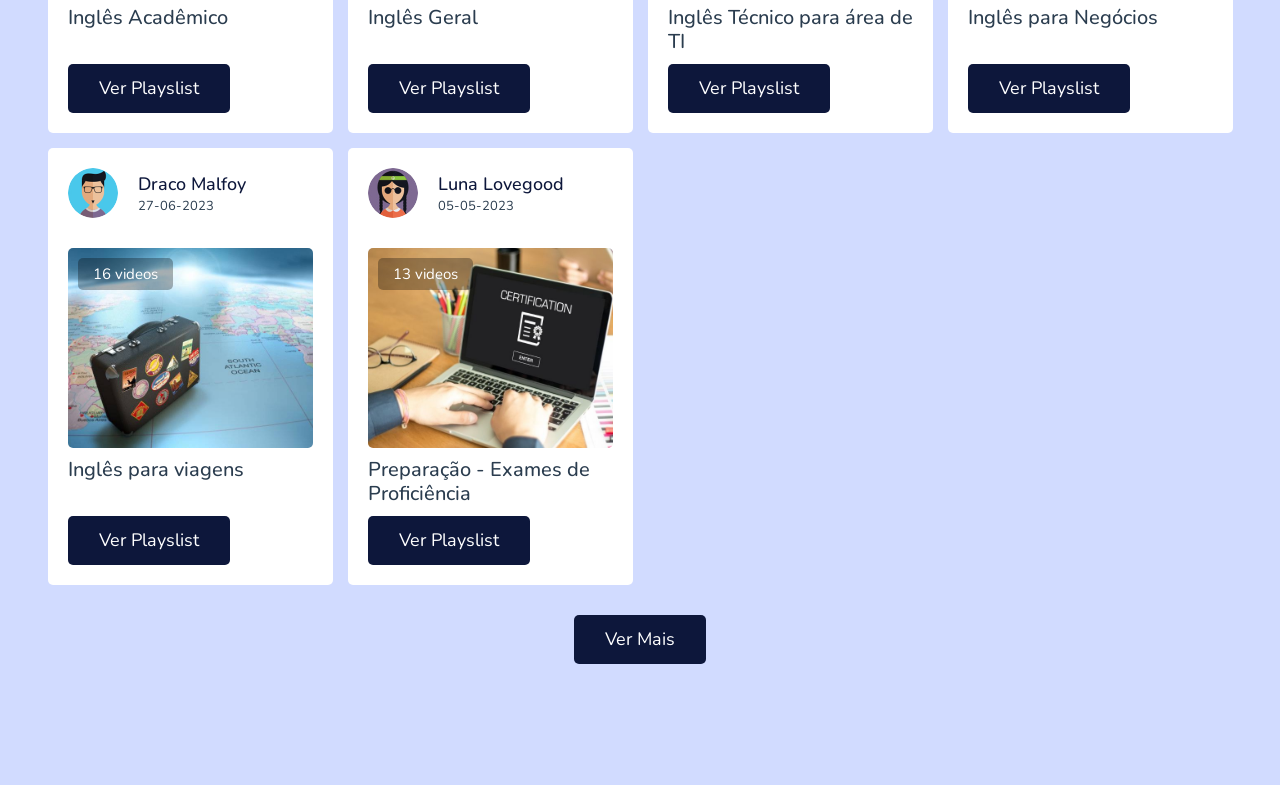
==== commit 2539846e: "cursos criada" ====
--- a/pages/home/index.html
+++ b/pages/home/index.html
@@ -5,34 +5,26 @@
   <meta charset="UTF-8">
   <meta http-equiv="X-UA-Compatible" content="IE=edge">
   <meta name="viewport" content="width=device-width, initial-scale=1.0">
-  <title>Inglês Transforma</title>
   <link href="https://cdn.jsdelivr.net/npm/bootstrap@5.3.1/dist/css/bootstrap.min.css" rel="stylesheet"
     integrity="sha384-4bw+/aepP/YC94hEpVNVgiZdgIC5+VKNBQNGCHeKRQN+PtmoHDEXuppvnDJzQIu9" crossorigin="anonymous">
   <link rel="stylesheet" href="https://cdnjs.cloudflare.com/ajax/libs/font-awesome/6.1.2/css/all.min.css">
   <link rel="stylesheet" href="../../styles/styles.css">
   <link rel="stylesheet" href="./index.css">
+  <title>Inglês Transforma</title>
 </head>
 
 <body class="overflow-x-hidden">
 
+  <!-- NAVBAR -->
   <header class="position-sticky top-0 start-0 end-0">
   </header>
+  <!-- NAVBAR -->
 
 
   <!-- SIDEBAR -->
+  <div class="sidebar">
 
-  <div class="offcanvas offcanvas-start" tabindex="-1" id="sidebar">
-
-    <div class="profile text-center" id="profile-sidebar">
-      <img src="../../assets/imgs/pic-1.jpg" alt="Foto de Perfil" class="object-fit-cover">
-      <h3 class="name">Harry Potter</h3>
-      <p class="role">Aluno</p>
-      <a href="#" class="btn d-block w-100 btn-dark-blue">Ver perfil</a>
-    </div>
-    <nav class="navbar d-flex flex-column align-items-start justify-content-around ">
-    </nav>
   </div>
-
   <!-- SIDEBAR -->
 
   <!-- MAIN -->
@@ -91,13 +83,11 @@
       <div class="box-container">
       </div>
       <div class="mt-5 d-flex justify-content-center ">
-        <a href="" class="btn btn-dark-blue">Ver mais</a>
+        <a href="../cursos/cursos.html" class="btn btn-dark-blue">Ver mais</a>
       </div>
     </section>
     <!-- CURSOS -->
-
   </main>
-
   <!-- MAIN -->
 
   <!-- FOOTER -->
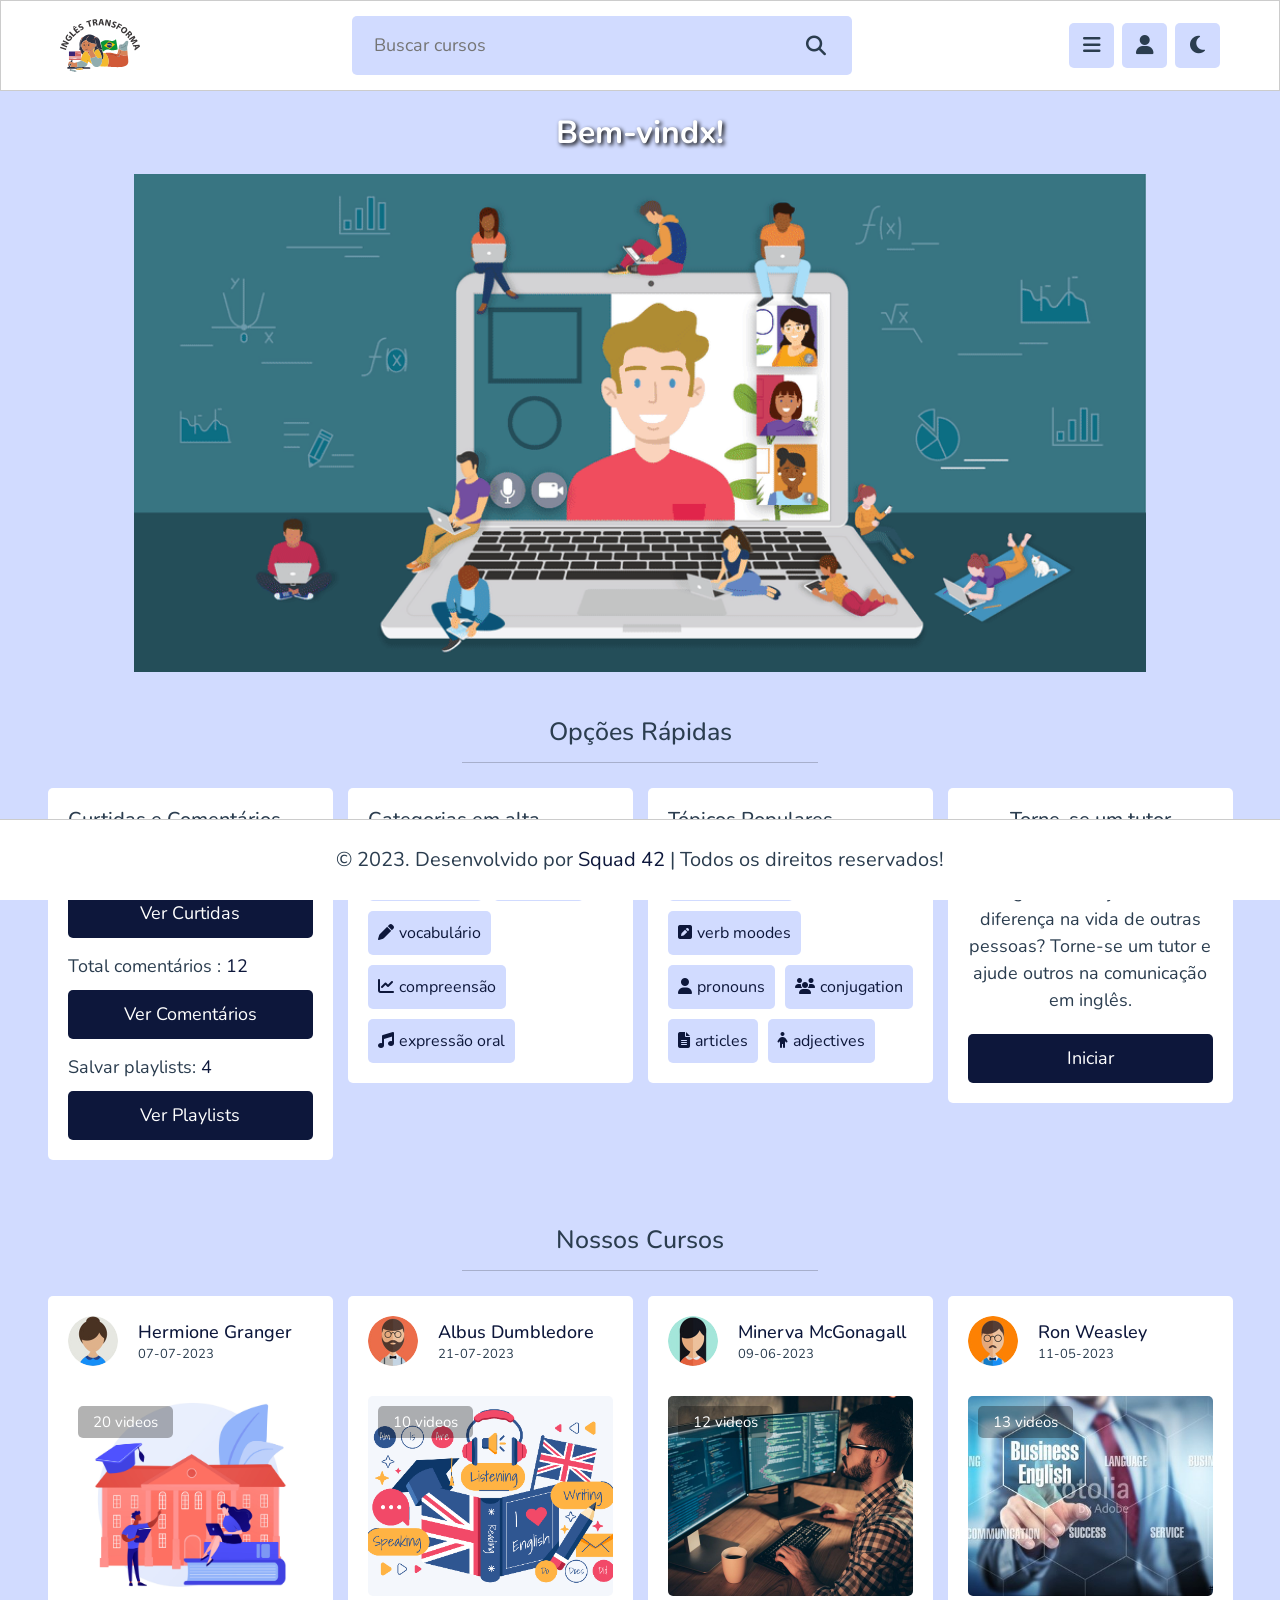
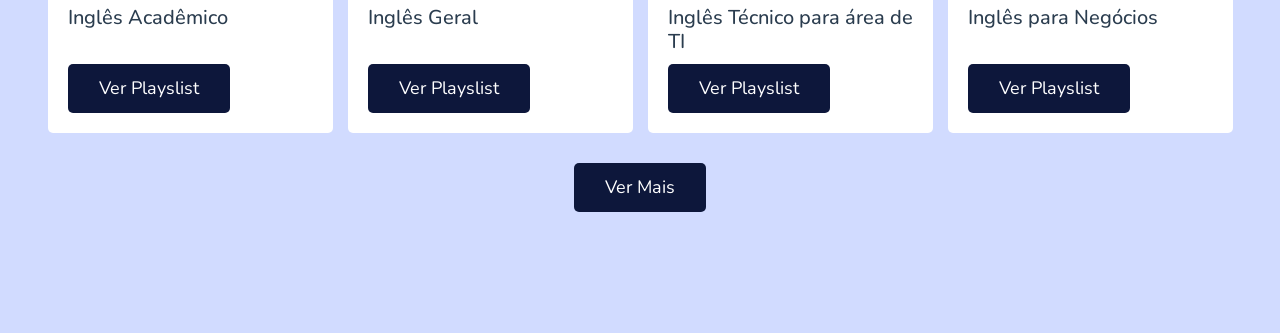
==== commit 9f2e8bff: "pagina playlist completa" ====
--- a/pages/home/index.html
+++ b/pages/home/index.html
@@ -13,7 +13,7 @@
   <title>Inglês Transforma</title>
 </head>
 
-<body class="overflow-x-hidden">
+<body>
 
   <!-- NAVBAR -->
   <header class="position-sticky top-0 start-0 end-0">
--- a/styles/styles.css
+++ b/styles/styles.css
@@ -71,6 +71,7 @@
 
 body {
   background-color: var(--light-bg);
+  overflow-x: hidden;
 }
 body.dark {
   --dark-blue: hsl(227, 100%, 91%);
@@ -97,7 +98,6 @@
   text-align: center;
   min-width: 235px;
   max-width: 30%;
-  left: 50%;
 }
 
 .btn,
